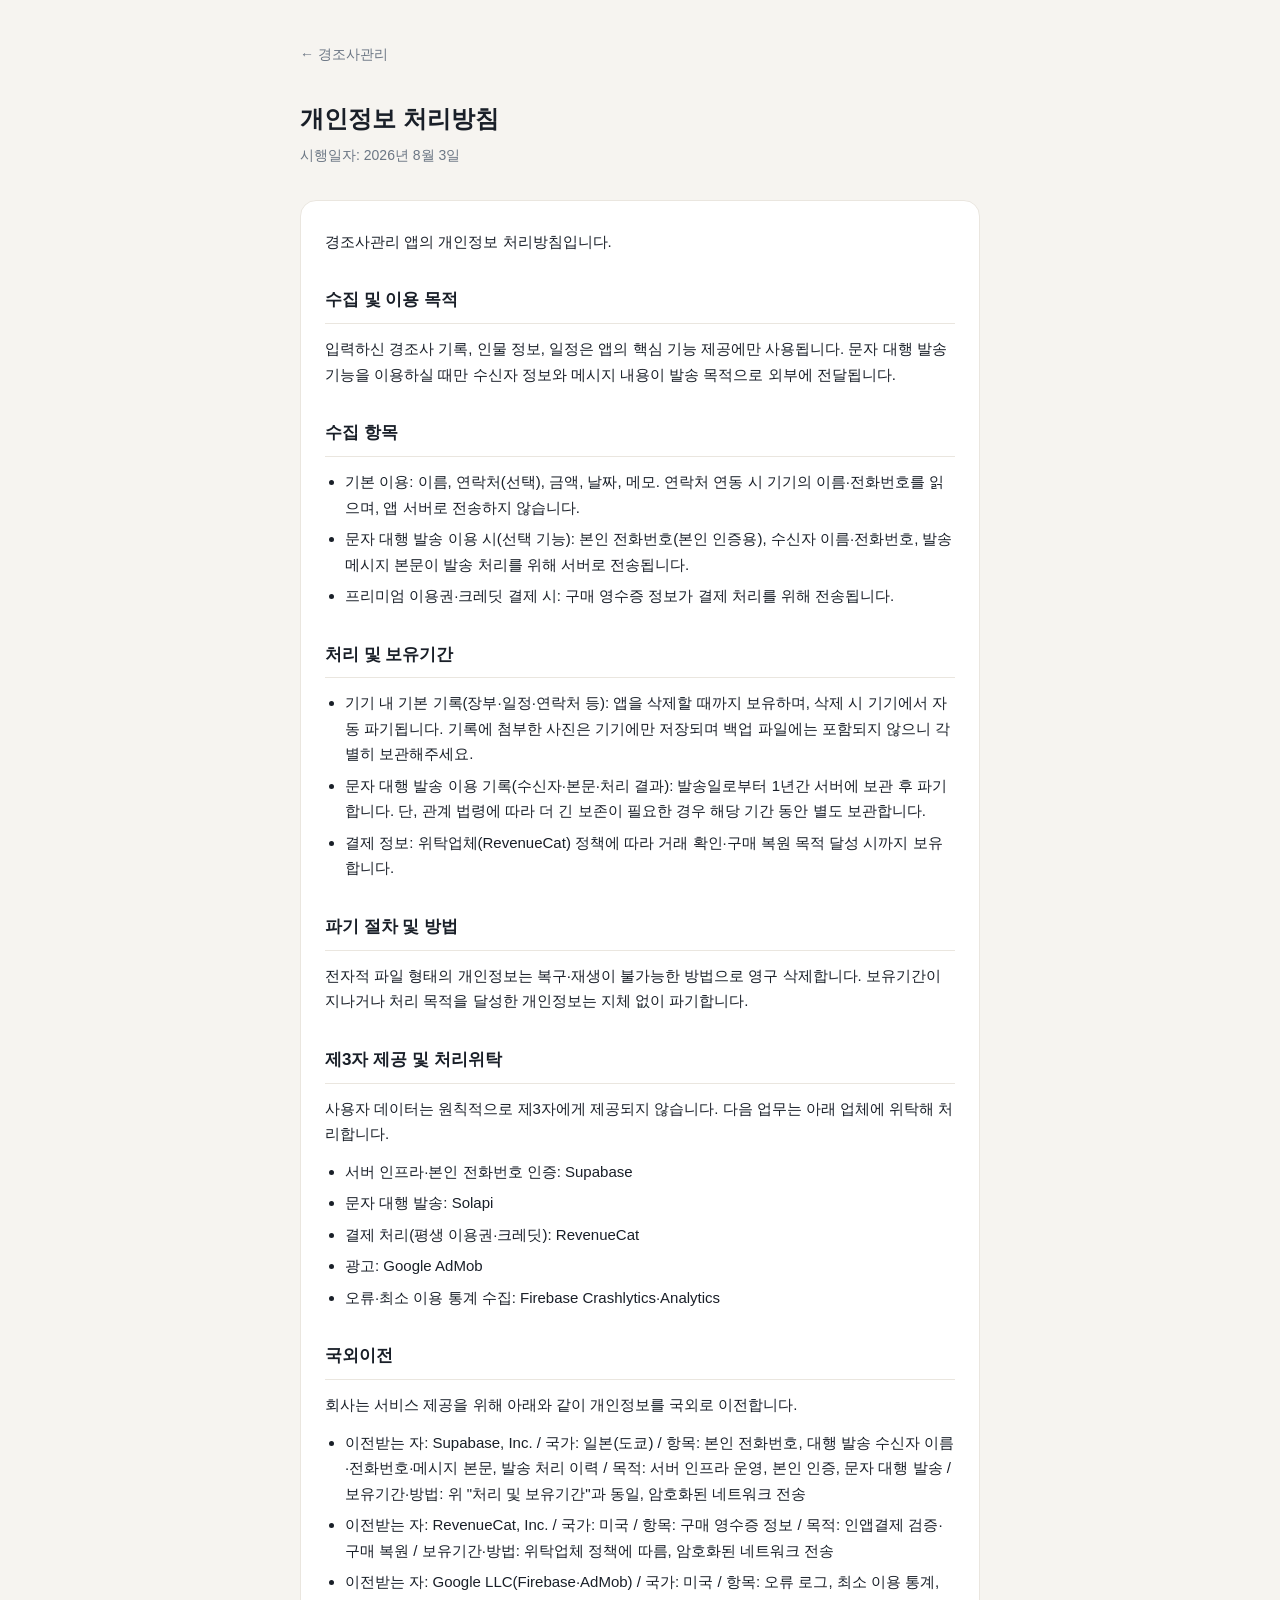
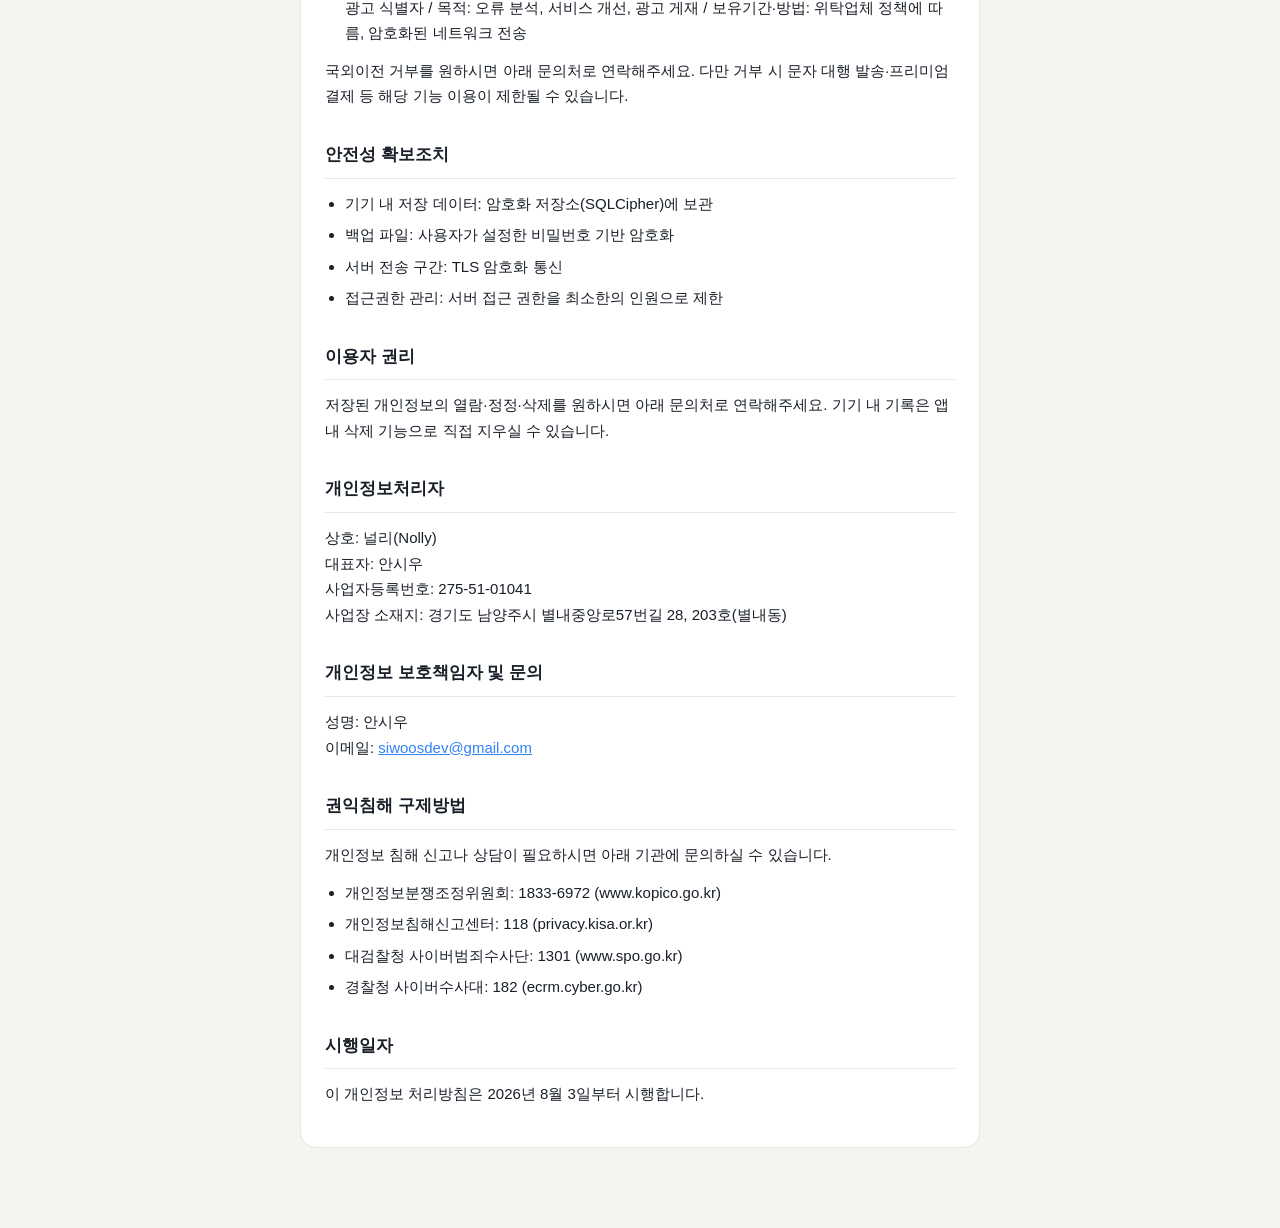
==== privacy.html @ 35567458 "feat: 개인정보 처리방침·이용약관 정적 페이지 초기 구성 앱스토어·플레이스토어 제출 폼의 개인정보처리방침 URL 요구사항을 충족하기 위해 기존 앱 내 정적 화면과 동일한 내용을" ====
<!doctype html>
<html lang="ko">
<head>
  <meta charset="utf-8" />
  <meta name="viewport" content="width=device-width, initial-scale=1" />
  <title>개인정보 처리방침 — 경조사관리</title>
  <link rel="stylesheet" href="style.css" />
</head>
<body>
  <div class="wrap">
    <header class="page-header"><a href="index.html">← 경조사관리</a></header>
    <h1>개인정보 처리방침</h1>
    <p class="subtitle">시행일자: 2026년 8월 3일</p>

    <div class="card">
      <p>경조사관리 앱의 개인정보 처리방침입니다.</p>

      <h2>수집 및 이용 목적</h2>
      <p>입력하신 경조사 기록, 인물 정보, 일정은 앱의 핵심 기능 제공에만 사용됩니다. 문자 대행 발송 기능을 이용하실 때만 수신자 정보와 메시지 내용이 발송 목적으로 외부에 전달됩니다.</p>

      <h2>수집 항목</h2>
      <ul>
        <li>기본 이용: 이름, 연락처(선택), 금액, 날짜, 메모. 연락처 연동 시 기기의 이름·전화번호를 읽으며, 앱 서버로 전송하지 않습니다.</li>
        <li>문자 대행 발송 이용 시(선택 기능): 본인 전화번호(본인 인증용), 수신자 이름·전화번호, 발송 메시지 본문이 발송 처리를 위해 서버로 전송됩니다.</li>
        <li>프리미엄 이용권·크레딧 결제 시: 구매 영수증 정보가 결제 처리를 위해 전송됩니다.</li>
      </ul>

      <h2>처리 및 보유기간</h2>
      <ul>
        <li>기기 내 기본 기록(장부·일정·연락처 등): 앱을 삭제할 때까지 보유하며, 삭제 시 기기에서 자동 파기됩니다. 기록에 첨부한 사진은 기기에만 저장되며 백업 파일에는 포함되지 않으니 각별히 보관해주세요.</li>
        <li>문자 대행 발송 이용 기록(수신자·본문·처리 결과): 발송일로부터 1년간 서버에 보관 후 파기합니다. 단, 관계 법령에 따라 더 긴 보존이 필요한 경우 해당 기간 동안 별도 보관합니다.</li>
        <li>결제 정보: 위탁업체(RevenueCat) 정책에 따라 거래 확인·구매 복원 목적 달성 시까지 보유합니다.</li>
      </ul>

      <h2>파기 절차 및 방법</h2>
      <p>전자적 파일 형태의 개인정보는 복구·재생이 불가능한 방법으로 영구 삭제합니다. 보유기간이 지나거나 처리 목적을 달성한 개인정보는 지체 없이 파기합니다.</p>

      <h2>제3자 제공 및 처리위탁</h2>
      <p>사용자 데이터는 원칙적으로 제3자에게 제공되지 않습니다. 다음 업무는 아래 업체에 위탁해 처리합니다.</p>
      <ul>
        <li>서버 인프라·본인 전화번호 인증: Supabase</li>
        <li>문자 대행 발송: Solapi</li>
        <li>결제 처리(평생 이용권·크레딧): RevenueCat</li>
        <li>광고: Google AdMob</li>
        <li>오류·최소 이용 통계 수집: Firebase Crashlytics·Analytics</li>
      </ul>

      <h2>국외이전</h2>
      <p>회사는 서비스 제공을 위해 아래와 같이 개인정보를 국외로 이전합니다.</p>
      <ul>
        <li>이전받는 자: Supabase, Inc. / 국가: 일본(도쿄) / 항목: 본인 전화번호, 대행 발송 수신자 이름·전화번호·메시지 본문, 발송 처리 이력 / 목적: 서버 인프라 운영, 본인 인증, 문자 대행 발송 / 보유기간·방법: 위 "처리 및 보유기간"과 동일, 암호화된 네트워크 전송</li>
        <li>이전받는 자: RevenueCat, Inc. / 국가: 미국 / 항목: 구매 영수증 정보 / 목적: 인앱결제 검증·구매 복원 / 보유기간·방법: 위탁업체 정책에 따름, 암호화된 네트워크 전송</li>
        <li>이전받는 자: Google LLC(Firebase·AdMob) / 국가: 미국 / 항목: 오류 로그, 최소 이용 통계, 광고 식별자 / 목적: 오류 분석, 서비스 개선, 광고 게재 / 보유기간·방법: 위탁업체 정책에 따름, 암호화된 네트워크 전송</li>
      </ul>
      <p>국외이전 거부를 원하시면 아래 문의처로 연락해주세요. 다만 거부 시 문자 대행 발송·프리미엄 결제 등 해당 기능 이용이 제한될 수 있습니다.</p>

      <h2>안전성 확보조치</h2>
      <ul>
        <li>기기 내 저장 데이터: 암호화 저장소(SQLCipher)에 보관</li>
        <li>백업 파일: 사용자가 설정한 비밀번호 기반 암호화</li>
        <li>서버 전송 구간: TLS 암호화 통신</li>
        <li>접근권한 관리: 서버 접근 권한을 최소한의 인원으로 제한</li>
      </ul>

      <h2>이용자 권리</h2>
      <p>저장된 개인정보의 열람·정정·삭제를 원하시면 아래 문의처로 연락해주세요. 기기 내 기록은 앱 내 삭제 기능으로 직접 지우실 수 있습니다.</p>

      <h2>개인정보처리자</h2>
      <p>
        상호: 널리(Nolly)<br />
        대표자: 안시우<br />
        사업자등록번호: 275-51-01041<br />
        사업장 소재지: 경기도 남양주시 별내중앙로57번길 28, 203호(별내동)
      </p>

      <h2>개인정보 보호책임자 및 문의</h2>
      <p>
        성명: 안시우<br />
        이메일: <a href="mailto:siwoosdev@gmail.com">siwoosdev@gmail.com</a>
      </p>

      <h2>권익침해 구제방법</h2>
      <p>개인정보 침해 신고나 상담이 필요하시면 아래 기관에 문의하실 수 있습니다.</p>
      <ul>
        <li>개인정보분쟁조정위원회: 1833-6972 (www.kopico.go.kr)</li>
        <li>개인정보침해신고센터: 118 (privacy.kisa.or.kr)</li>
        <li>대검찰청 사이버범죄수사단: 1301 (www.spo.go.kr)</li>
        <li>경찰청 사이버수사대: 182 (ecrm.cyber.go.kr)</li>
      </ul>

      <h2>시행일자</h2>
      <p>이 개인정보 처리방침은 2026년 8월 3일부터 시행합니다.</p>
    </div>
  </div>
</body>
</html>
---- style.css ----
:root {
  color-scheme: light dark;
  --bg: #f6f4f0;
  --surface: #ffffff;
  --text: #191f28;
  --text-secondary: #6b7684;
  --primary: #3182f6;
  --border: #eae6df;
}

@media (prefers-color-scheme: dark) {
  :root {
    --bg: #14171c;
    --surface: #1c2027;
    --text: #f2f3f5;
    --text-secondary: #9aa4b2;
    --border: #2a2f38;
  }
}

* {
  box-sizing: border-box;
}

body {
  margin: 0;
  background: var(--bg);
  color: var(--text);
  font-family: -apple-system, BlinkMacSystemFont, "Segoe UI", "Apple SD Gothic Neo",
    "Noto Sans KR", Roboto, sans-serif;
  line-height: 1.7;
}

.wrap {
  max-width: 720px;
  margin: 0 auto;
  padding: 40px 20px 80px;
}

header.page-header {
  margin-bottom: 32px;
}

header.page-header a {
  color: var(--text-secondary);
  text-decoration: none;
  font-size: 14px;
}

h1 {
  font-size: 24px;
  margin: 12px 0 4px;
}

.subtitle {
  color: var(--text-secondary);
  font-size: 14px;
  margin: 0 0 32px;
}

h2 {
  font-size: 17px;
  margin: 32px 0 12px;
  padding-bottom: 8px;
  border-bottom: 1px solid var(--border);
}

h3 {
  font-size: 16px;
  margin: 28px 0 10px;
}

p {
  font-size: 15px;
  margin: 0 0 12px;
}

ul {
  margin: 0 0 12px;
  padding-left: 20px;
}

li {
  font-size: 15px;
  margin-bottom: 6px;
}

a {
  color: var(--primary);
}

.card {
  background: var(--surface);
  border: 1px solid var(--border);
  border-radius: 16px;
  padding: 28px 24px;
}

.links {
  display: flex;
  gap: 16px;
  margin-top: 24px;
}

.links a {
  font-weight: 600;
}

footer {
  margin-top: 40px;
  color: var(--text-secondary);
  font-size: 13px;
}
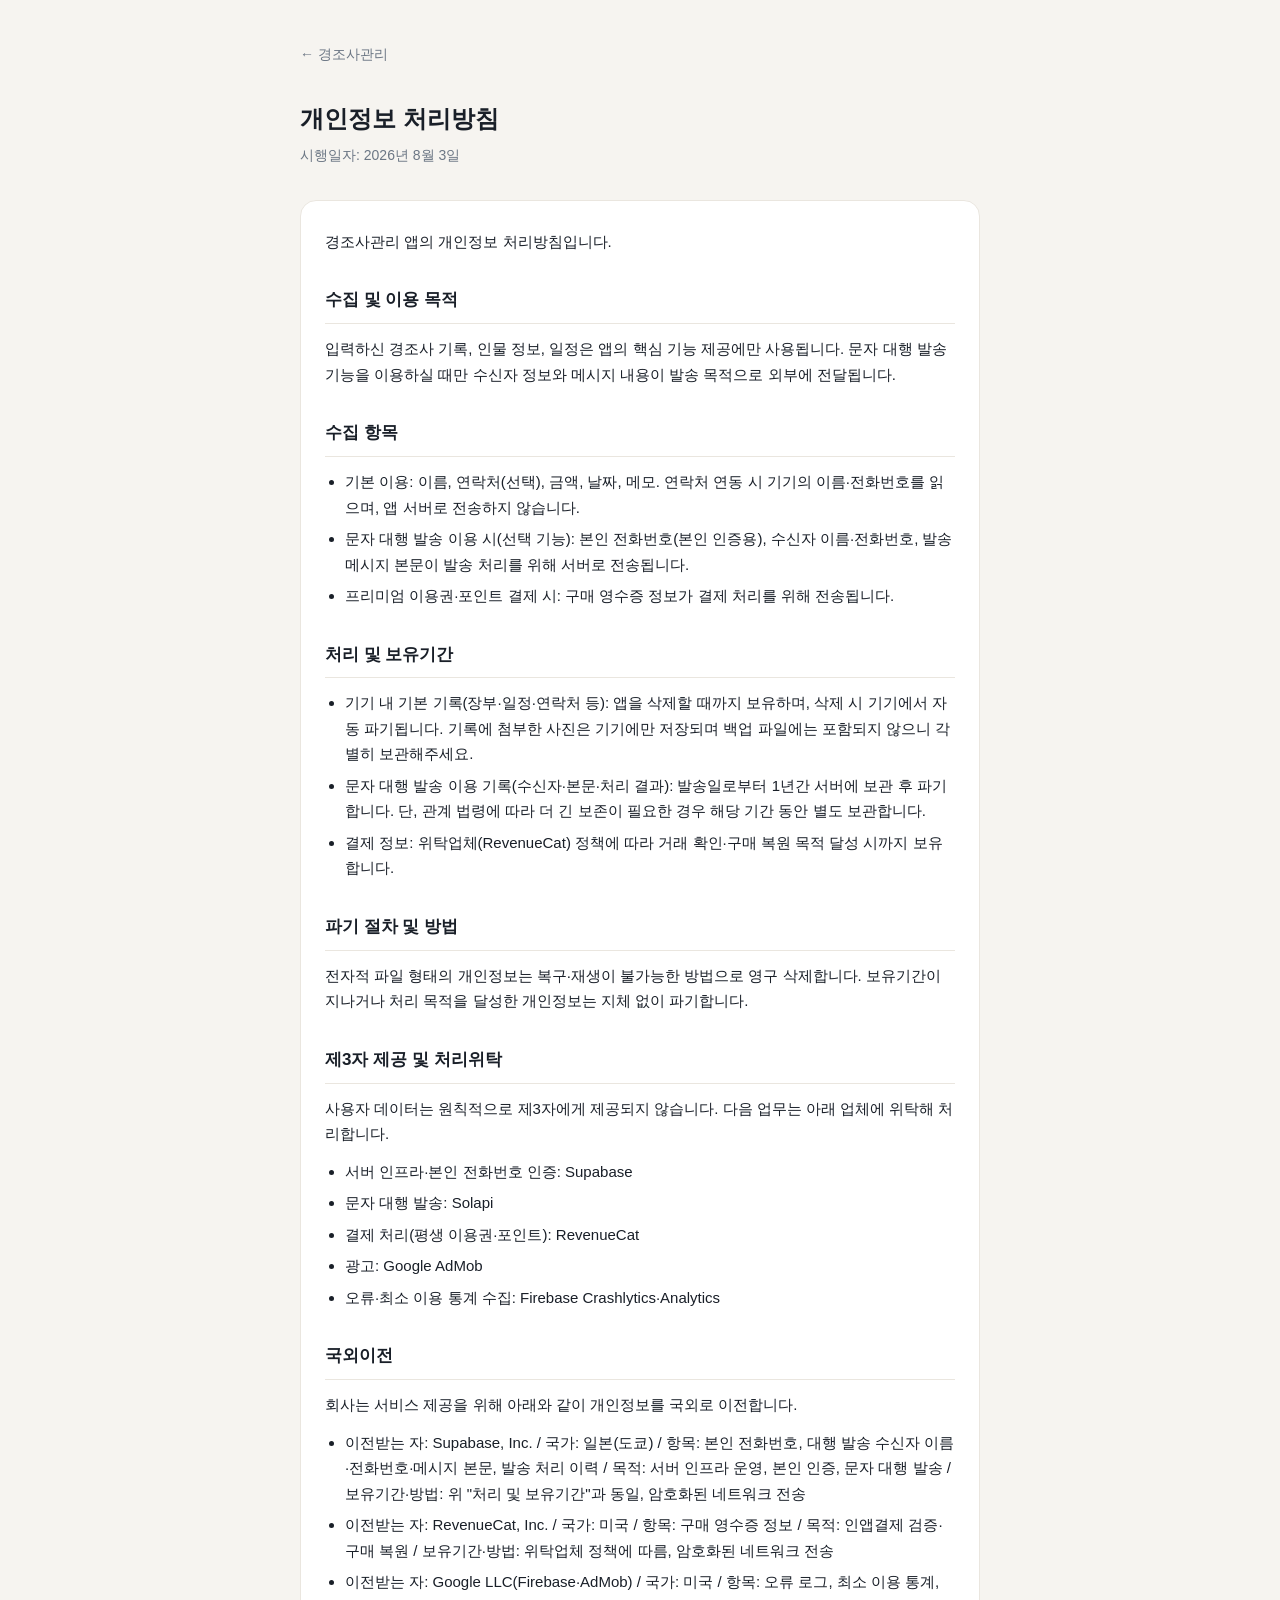
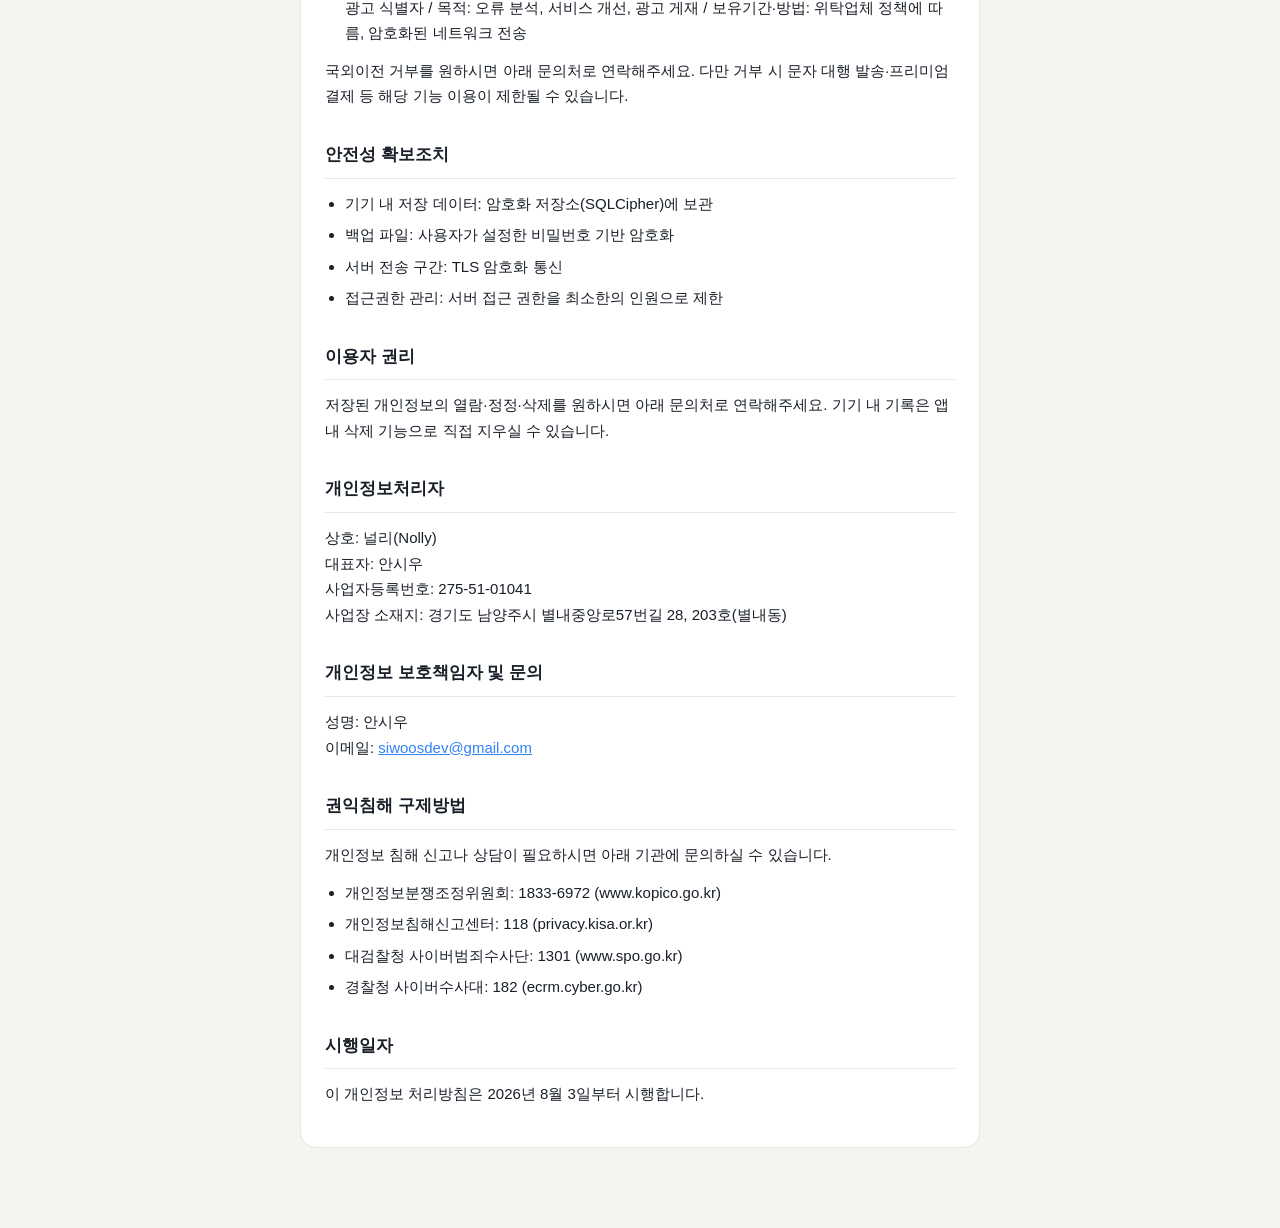
==== commit 9c003f07: "docs: 크레딧을 포인트로 용어 변경 (2026-09 가격 정책 결정) Co-Authored-By: Claude Sonnet 5 <noreply@anthropic.com>" ====
--- a/privacy.html
+++ b/privacy.html
@@ -22,7 +22,7 @@
       <ul>
         <li>기본 이용: 이름, 연락처(선택), 금액, 날짜, 메모. 연락처 연동 시 기기의 이름·전화번호를 읽으며, 앱 서버로 전송하지 않습니다.</li>
         <li>문자 대행 발송 이용 시(선택 기능): 본인 전화번호(본인 인증용), 수신자 이름·전화번호, 발송 메시지 본문이 발송 처리를 위해 서버로 전송됩니다.</li>
-        <li>프리미엄 이용권·크레딧 결제 시: 구매 영수증 정보가 결제 처리를 위해 전송됩니다.</li>
+        <li>프리미엄 이용권·포인트 결제 시: 구매 영수증 정보가 결제 처리를 위해 전송됩니다.</li>
       </ul>
 
       <h2>처리 및 보유기간</h2>
@@ -40,7 +40,7 @@
       <ul>
         <li>서버 인프라·본인 전화번호 인증: Supabase</li>
         <li>문자 대행 발송: Solapi</li>
-        <li>결제 처리(평생 이용권·크레딧): RevenueCat</li>
+        <li>결제 처리(평생 이용권·포인트): RevenueCat</li>
         <li>광고: Google AdMob</li>
         <li>오류·최소 이용 통계 수집: Firebase Crashlytics·Analytics</li>
       </ul>
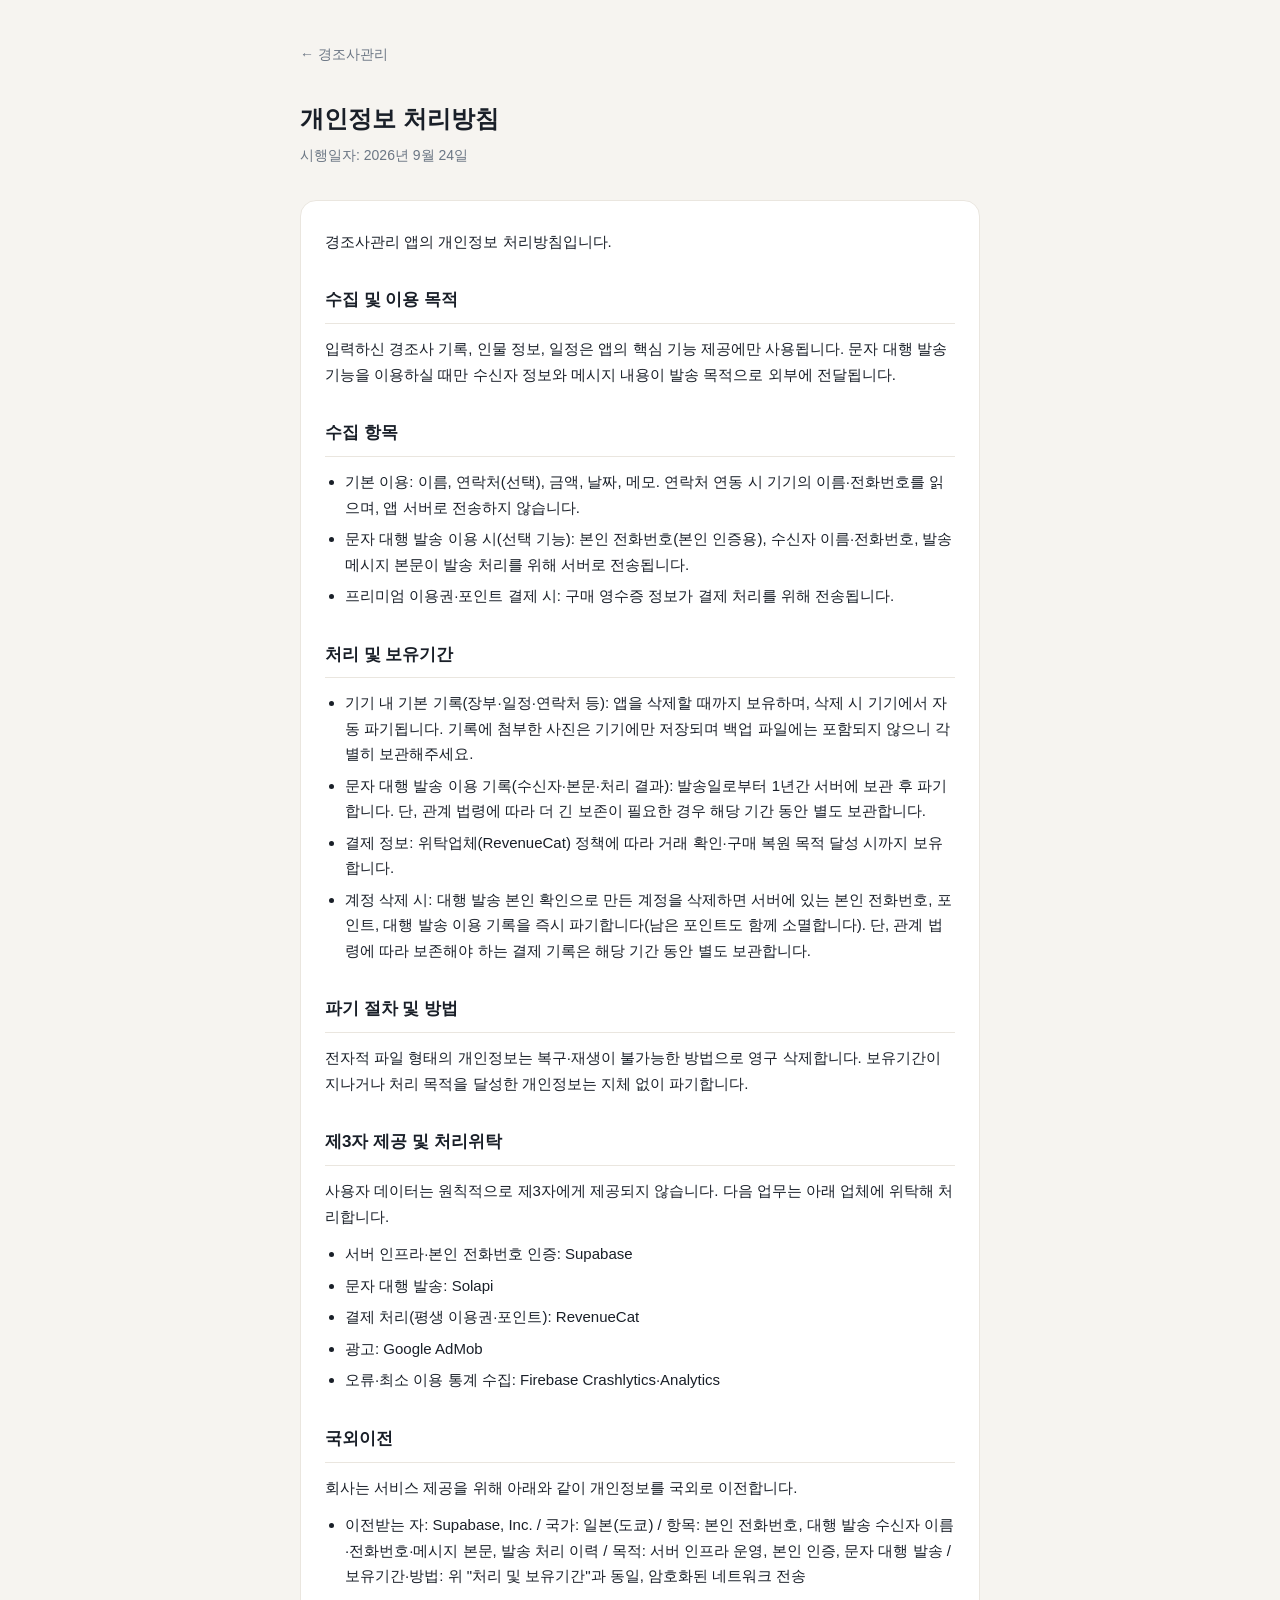
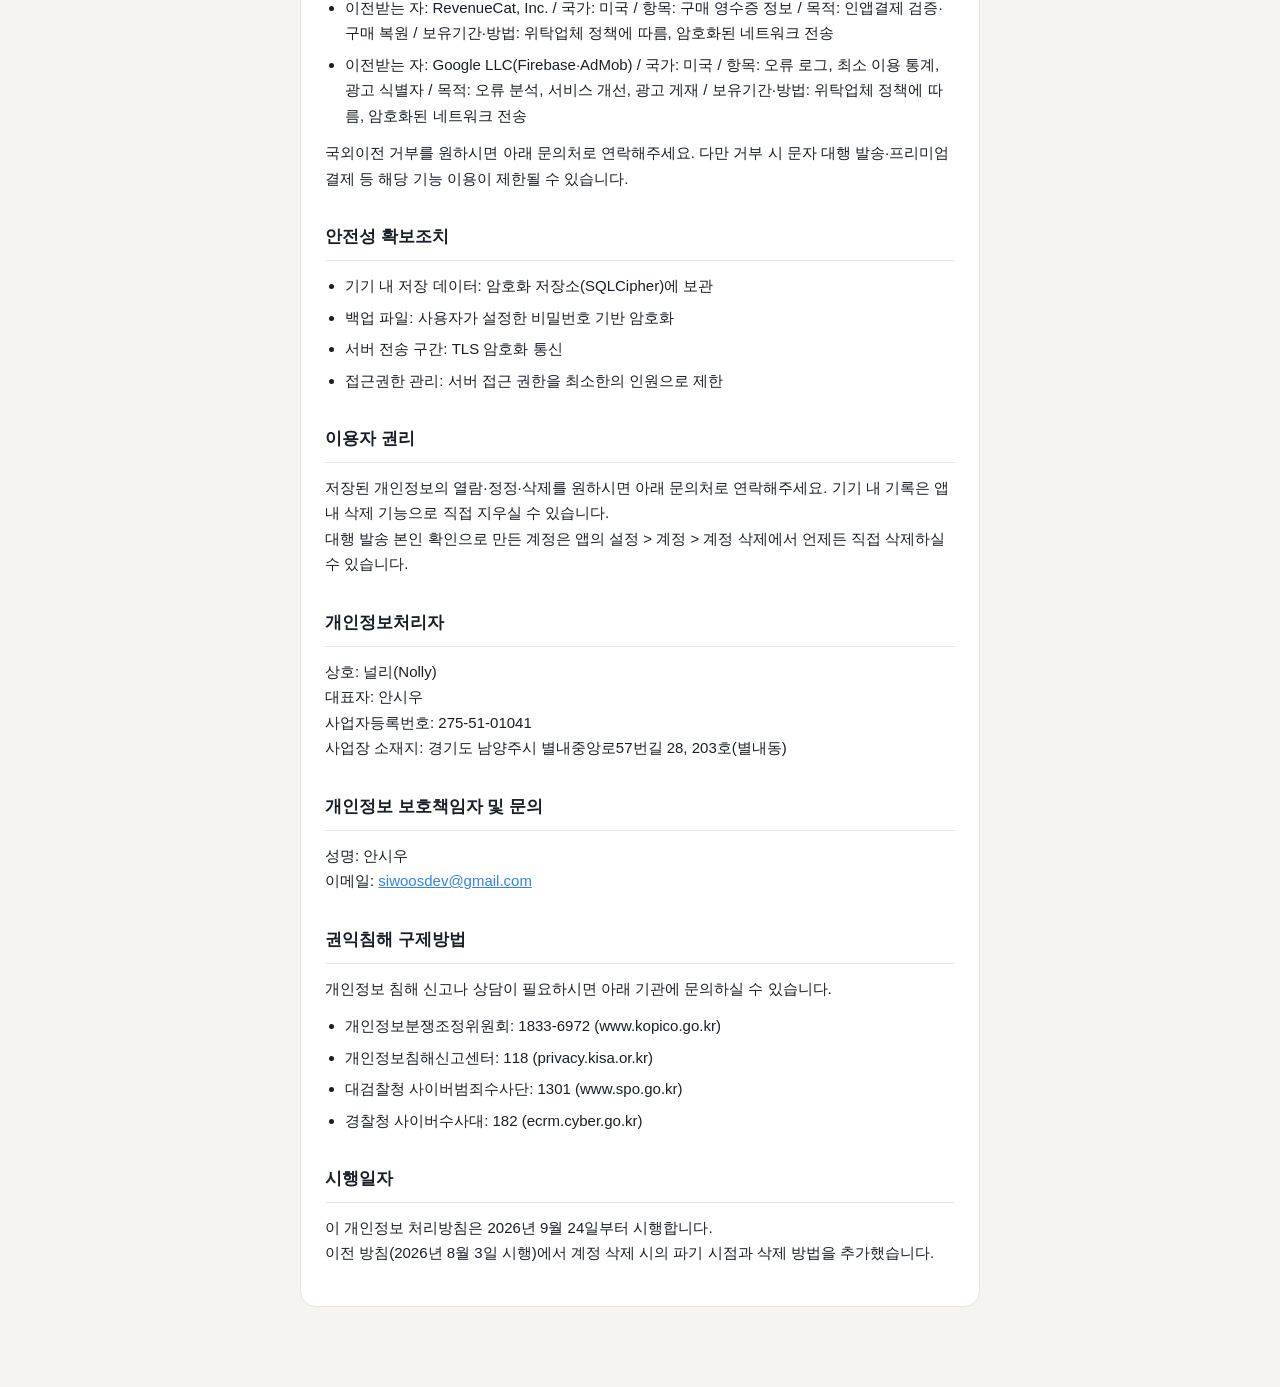
==== commit 41bd4a3d: "계정 삭제 조항 추가 + 약관 문구 정리 (앱과 동일하게) - 개인정보 처리방침: 계정 삭제 시 서버의 전화번호·포인트·대행 발송 기록을   즉시 파기한다는 내용과, 앱에서 직접 " ====
--- a/privacy.html
+++ b/privacy.html
@@ -10,7 +10,7 @@
   <div class="wrap">
     <header class="page-header"><a href="index.html">← 경조사관리</a></header>
     <h1>개인정보 처리방침</h1>
-    <p class="subtitle">시행일자: 2026년 8월 3일</p>
+    <p class="subtitle">시행일자: 2026년 9월 24일</p>
 
     <div class="card">
       <p>경조사관리 앱의 개인정보 처리방침입니다.</p>
@@ -30,6 +30,7 @@
         <li>기기 내 기본 기록(장부·일정·연락처 등): 앱을 삭제할 때까지 보유하며, 삭제 시 기기에서 자동 파기됩니다. 기록에 첨부한 사진은 기기에만 저장되며 백업 파일에는 포함되지 않으니 각별히 보관해주세요.</li>
         <li>문자 대행 발송 이용 기록(수신자·본문·처리 결과): 발송일로부터 1년간 서버에 보관 후 파기합니다. 단, 관계 법령에 따라 더 긴 보존이 필요한 경우 해당 기간 동안 별도 보관합니다.</li>
         <li>결제 정보: 위탁업체(RevenueCat) 정책에 따라 거래 확인·구매 복원 목적 달성 시까지 보유합니다.</li>
+        <li>계정 삭제 시: 대행 발송 본인 확인으로 만든 계정을 삭제하면 서버에 있는 본인 전화번호, 포인트, 대행 발송 이용 기록을 즉시 파기합니다(남은 포인트도 함께 소멸합니다). 단, 관계 법령에 따라 보존해야 하는 결제 기록은 해당 기간 동안 별도 보관합니다.</li>
       </ul>
 
       <h2>파기 절차 및 방법</h2>
@@ -63,7 +64,8 @@
       </ul>
 
       <h2>이용자 권리</h2>
-      <p>저장된 개인정보의 열람·정정·삭제를 원하시면 아래 문의처로 연락해주세요. 기기 내 기록은 앱 내 삭제 기능으로 직접 지우실 수 있습니다.</p>
+      <p>저장된 개인정보의 열람·정정·삭제를 원하시면 아래 문의처로 연락해주세요. 기기 내 기록은 앱 내 삭제 기능으로 직접 지우실 수 있습니다.<br />
+      대행 발송 본인 확인으로 만든 계정은 앱의 설정 &gt; 계정 &gt; 계정 삭제에서 언제든 직접 삭제하실 수 있습니다.</p>
 
       <h2>개인정보처리자</h2>
       <p>
@@ -89,7 +91,8 @@
       </ul>
 
       <h2>시행일자</h2>
-      <p>이 개인정보 처리방침은 2026년 8월 3일부터 시행합니다.</p>
+      <p>이 개인정보 처리방침은 2026년 9월 24일부터 시행합니다.<br />
+        이전 방침(2026년 8월 3일 시행)에서 계정 삭제 시의 파기 시점과 삭제 방법을 추가했습니다.</p>
     </div>
   </div>
 </body>
